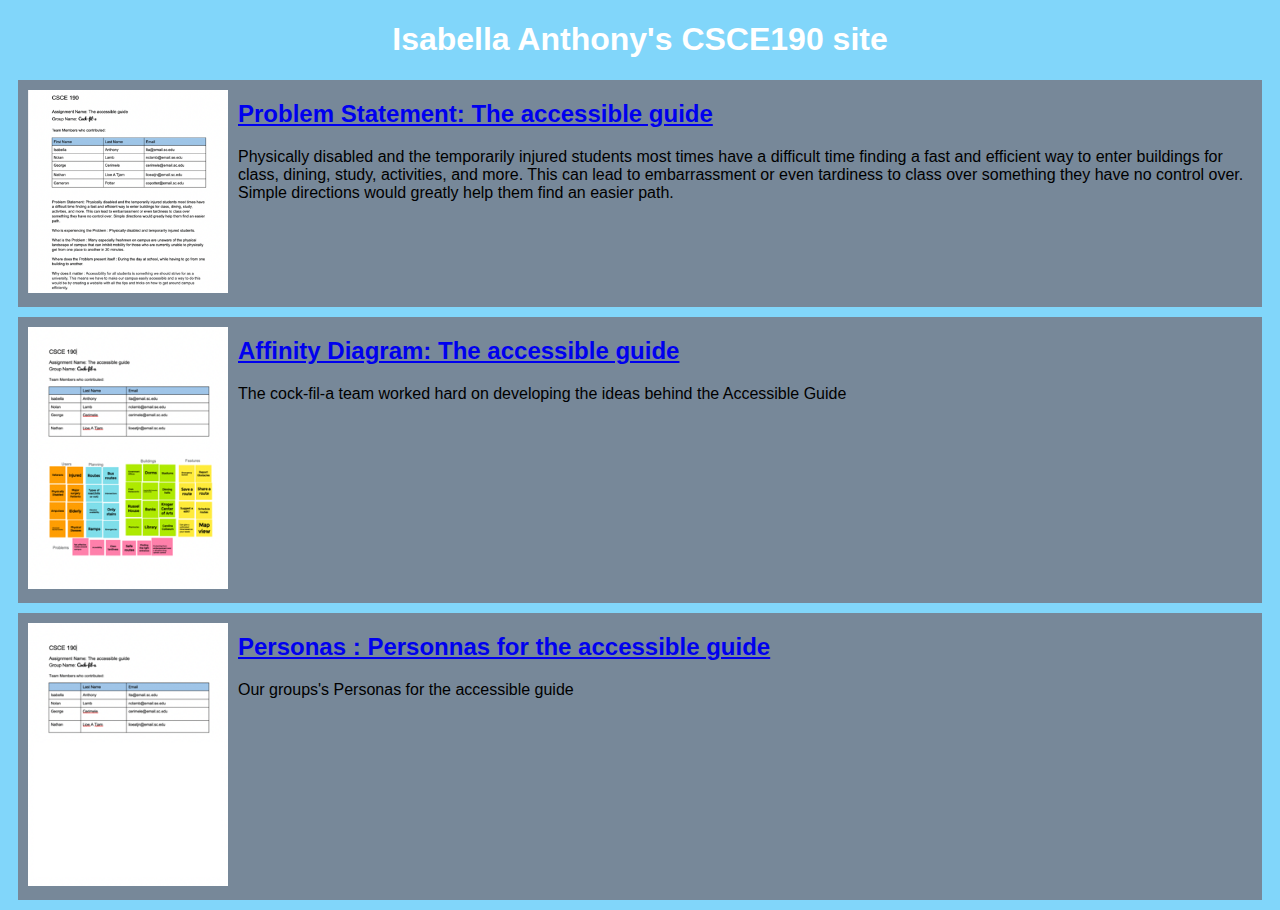
==== index.html @ a818265b "Add files via upload" ====
<!DOCTYPE html >
<html>  
    <head>
        <title> CSCE190: Isabella Anthony</title>  
        <link rel="stylesheet" href="styles.css">
    </head>
    <body>
        <h1> Isabella Anthony's CSCE190 site</h1> 
        
        <!--Problem Statement Assignment-->
        <section class="assignment">
            <a href="files/problem-statement.pdf"> <img src="images/problem-statement.png"></a>
            <section class="ass-details"> 
                <a href="files/problem-statement.pdf"> <h2> Problem Statement: The accessible guide</h2></a>
                <p>
                    Physically disabled and the temporarily injured students most times have a difficult time finding a fast and efficient way to enter buildings for class, dining, study, activities, and more. This can lead to embarrassment or even tardiness to class over something they have no control over. Simple directions would greatly help them find an easier path.
                </p>
            </section>
        </section>

        <!--Affinty Diagram Assignment-->
        <section class="assignment">
            <a href="files/affinty-diagram.pdf"> <img src="images/affinity-diagram.png"></a>
            <section class="ass-details"> 
                <a href="files/affinty-diagram.pdf"> <h2> Affinity Diagram: The accessible guide</h2></a>
                <p>
                    The cock-fil-a team worked hard on developing the ideas behind the Accessible Guide
                </p>
            </section>

        </section>
         <!--Personna Assignment-->
         <section class="assignment">
            <a href="files/Personas.pdf"> <img src="images/persona.png"></a>
            <section class="ass-details"> 
                <a href="files/Personas.pdf"> <h2> Personas : Personnas for the accessible guide</h2></a>
                <p>
                   Our groups's Personas for the accessible guide
                </p>
            </section>
                </section>

    </body>
</html>
---- styles.css ----
body {
     background: #81d6fa;
     font-family:Arial, Helvetica, sans-serif;
}

     .assignment{
          display: flex;
          padding: 10 px;
          margin: 10px;
          background: lightslategray
     }

     .assignment img{
          width: 200px;
          padding: 10px;
     }


     h1{
        color:#FFFFFF;
        text-align:center;
      }
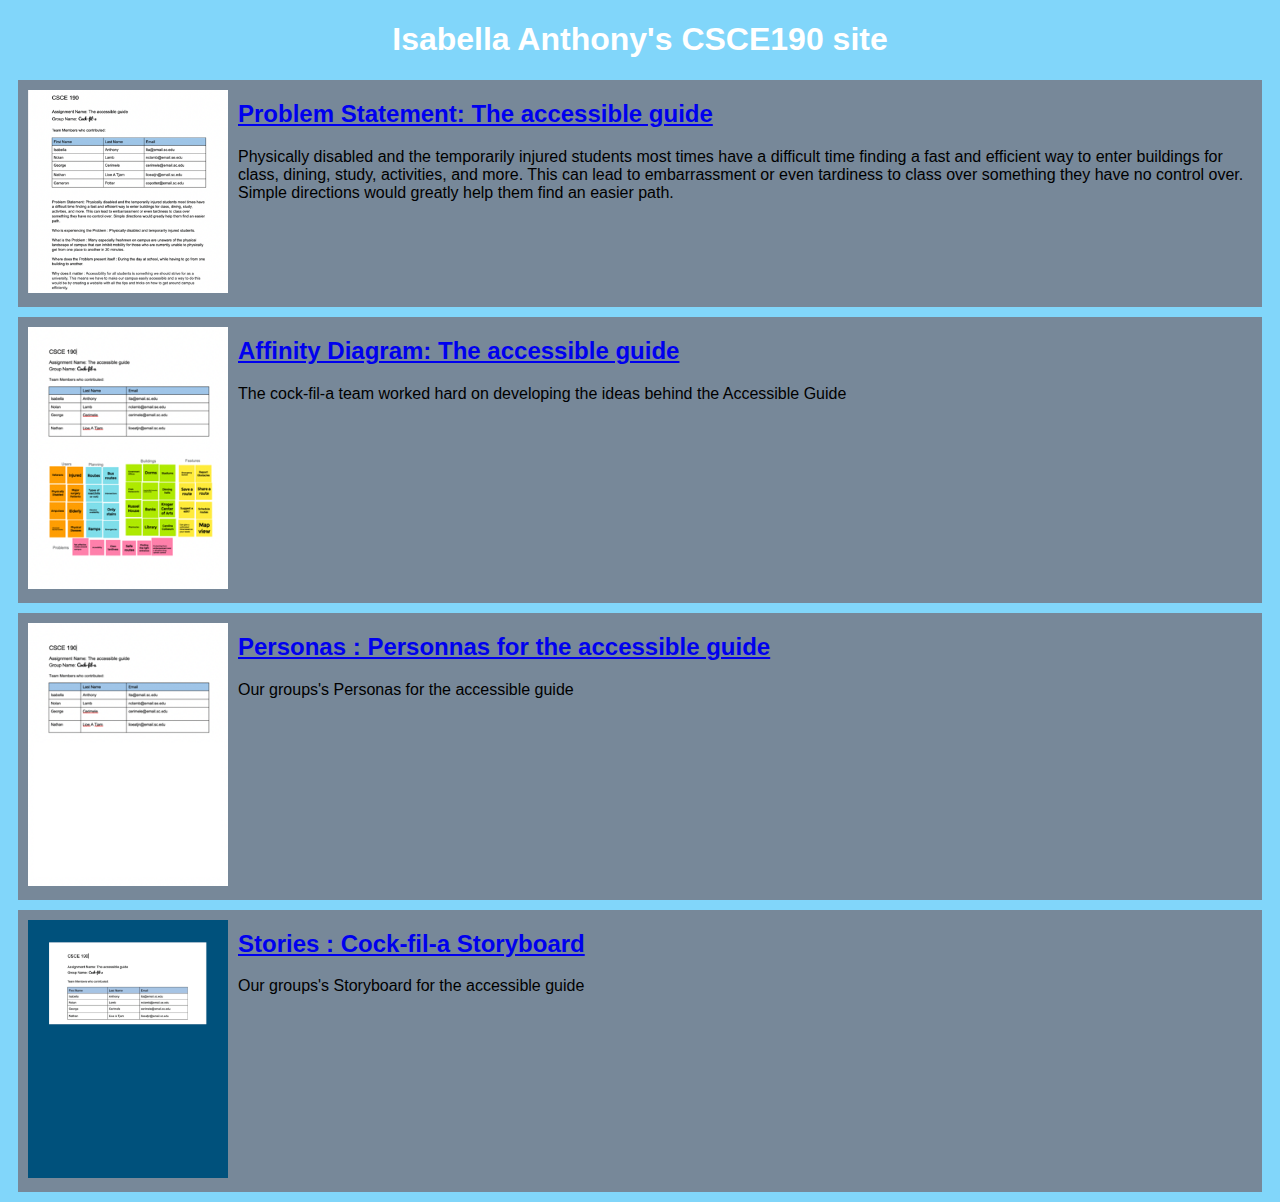
==== commit 14ead768: "Add files via upload" ====
--- a/index.html
+++ b/index.html
@@ -38,6 +38,17 @@
                    Our groups's Personas for the accessible guide
                 </p>
             </section>
+
+        </section>
+        <!--Stories Assignment-->
+        <section class="assignment">
+           <a href="files/Stories.pdf"> <img src="images/story.png"></a>
+           <section class="ass-details"> 
+               <a href="files/Stories.pdf"> <h2> Stories : Cock-fil-a Storyboard </h2></a>
+               <p>
+                  Our groups's Storyboard for the accessible guide
+               </p>
+           </section>
                 </section>
 
     </body>
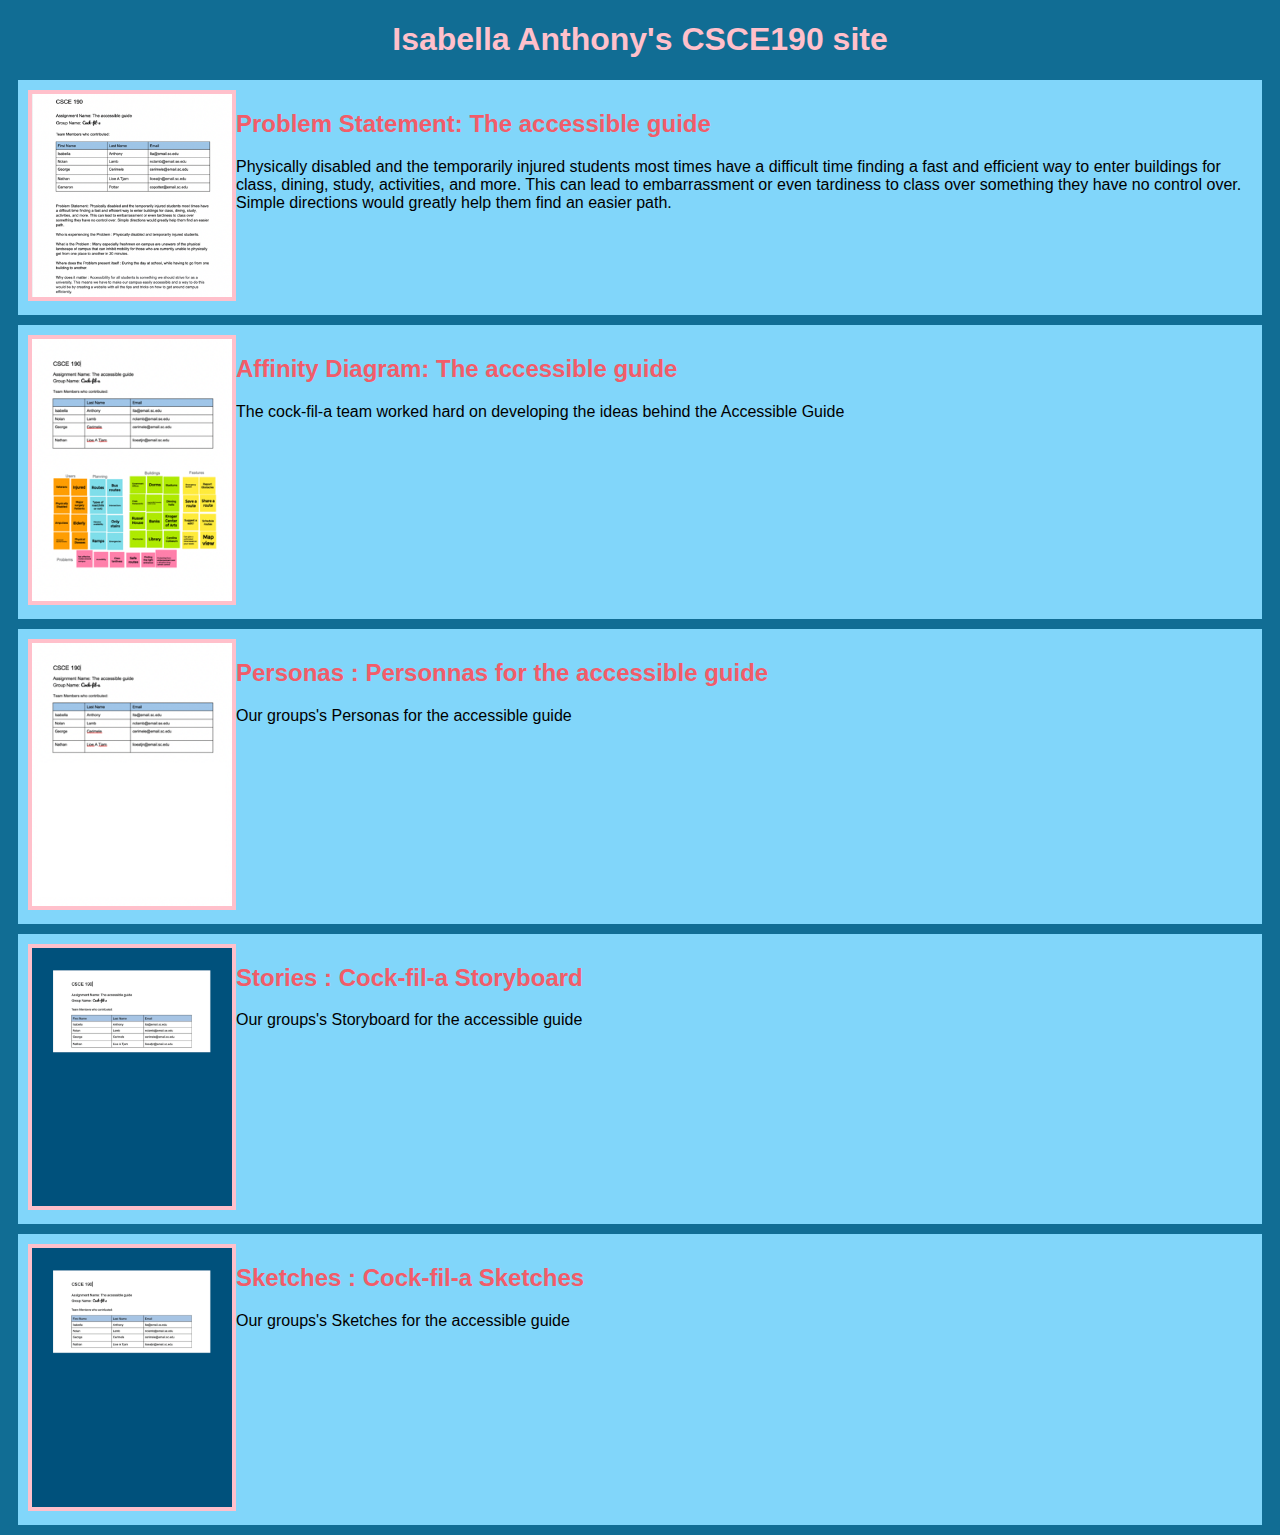
==== commit 99f7bbeb: "Add files via upload" ====
--- a/index.html
+++ b/index.html
@@ -49,7 +49,19 @@
                   Our groups's Storyboard for the accessible guide
                </p>
            </section>
-                </section>
+                </section>  
+        
+            </section>
+            <!--Skethches Assignment-->
+            <section class="assignment">
+               <a href="files/Sketches.pdf"> <img src="images/story.png"></a>
+               <section class="ass-details"> 
+                   <a href="files/Sketches.pdf"> <h2> Sketches : Cock-fil-a Sketches </h2></a>
+                   <p>
+                      Our groups's Sketches for the accessible guide
+                   </p>
+               </section>
+                    </section>
 
     </body>
 </html>
--- a/styles.css
+++ b/styles.css
@@ -1,23 +1,36 @@
 body {
-     background: #81d6fa;
+     background: #116d94;
      font-family:Arial, Helvetica, sans-serif;
 }
 
      .assignment{
           display: flex;
-          padding: 10 px;
+          padding: 10px;
           margin: 10px;
-          background: lightslategray
+          background-color: #81d6fa
+          
      }
 
      .assignment img{
           width: 200px;
-          padding: 10px;
+          margin:10 px;
+          border: 4px solid pink;
      }
 
-
+     .assignment img:hover{
+          border: 4px solid #f25c69;
+     }
      h1{
-        color:#FFFFFF;
+        color:pink;
         text-align:center;
       }
-      +
+     a{
+     text-decoration: none;
+     color:#f25c69;
+
+     }
+     a:hover {
+          color:#f25c69
+     }
+
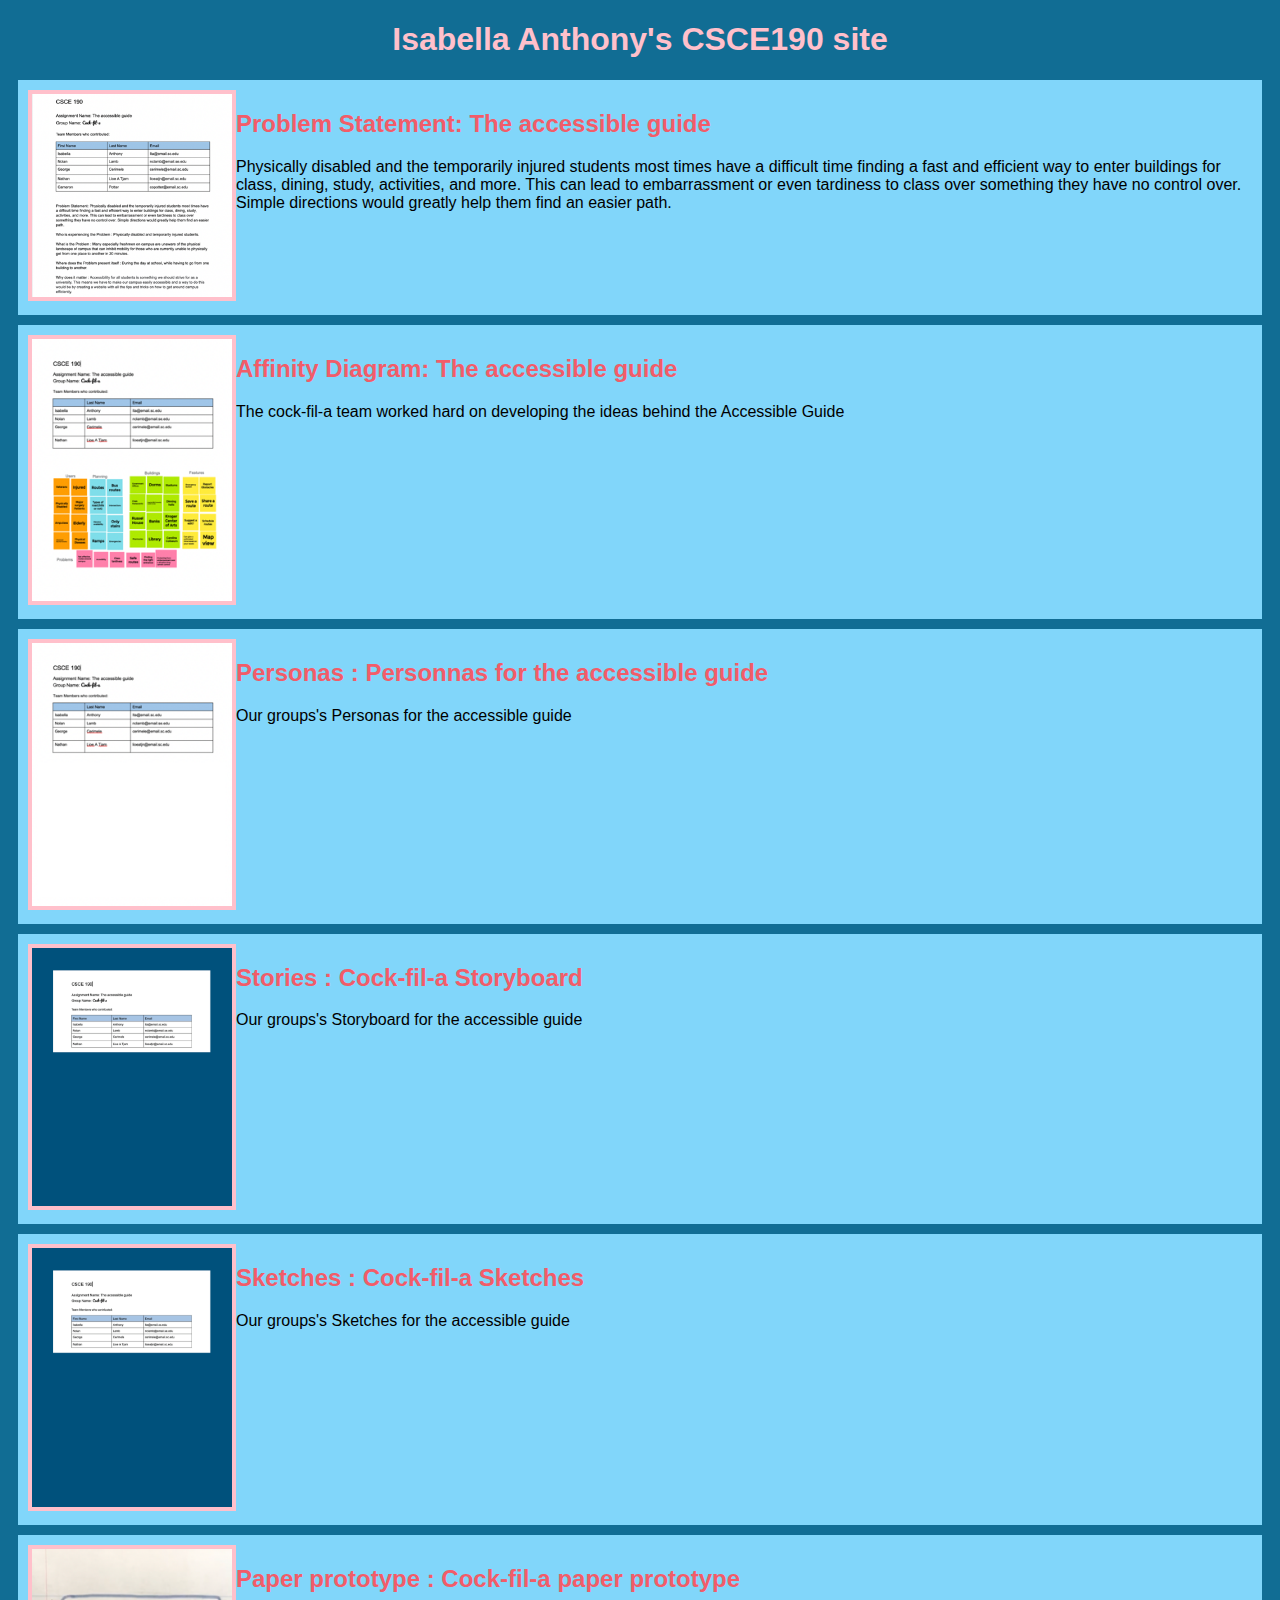
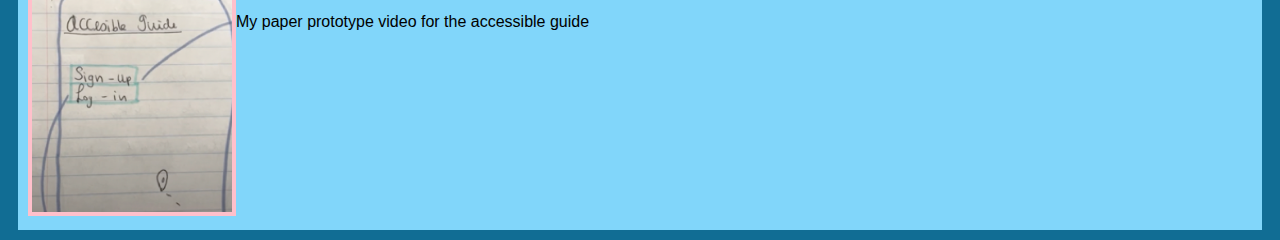
==== commit 9b6de604: "Add files via upload" ====
--- a/index.html
+++ b/index.html
@@ -62,6 +62,16 @@
                    </p>
                </section>
                     </section>
+            <!--Paper prototype Assignment-->
+            <section class="assignment">
+                <a href="https://youtu.be/-Rx2u2Z_blI"> <img src="images/paper prototype.png"></a>
+                <section class="ass-details"> 
+                    <a href="https://youtu.be/-Rx2u2Z_blI"> <h2> Paper prototype : Cock-fil-a paper prototype </h2></a>
+                    <p>
+                       My paper prototype video for the accessible guide
+                    </p>
+                </section>
+                     </section>
 
     </body>
 </html>
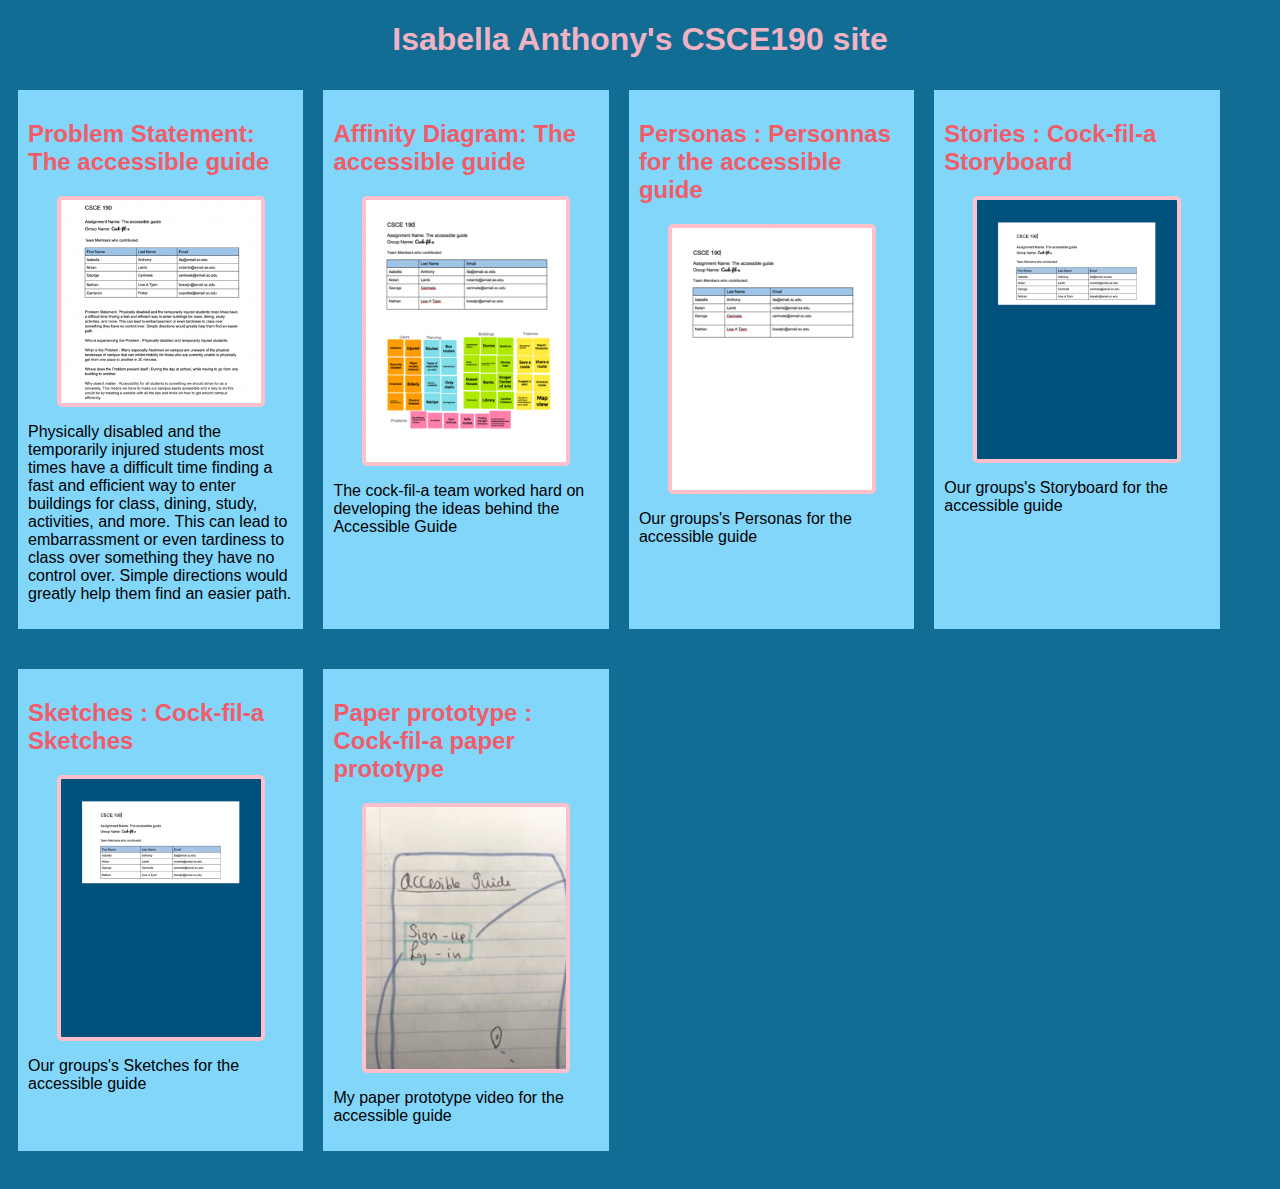
==== commit f1c1e6b2: "Add files via upload" ====
--- a/index.html
+++ b/index.html
@@ -7,71 +7,75 @@
     <body>
         <h1> Isabella Anthony's CSCE190 site</h1> 
         
+    <div class="assignments">
+
         <!--Problem Statement Assignment-->
-        <section class="assignment">
+         <section class="assignment">
+            <a href="files/problem-statement.pdf"> <h2> Problem Statement: The accessible guide</h2></a>
             <a href="files/problem-statement.pdf"> <img src="images/problem-statement.png"></a>
-            <section class="ass-details"> 
-                <a href="files/problem-statement.pdf"> <h2> Problem Statement: The accessible guide</h2></a>
+            
+
                 <p>
                     Physically disabled and the temporarily injured students most times have a difficult time finding a fast and efficient way to enter buildings for class, dining, study, activities, and more. This can lead to embarrassment or even tardiness to class over something they have no control over. Simple directions would greatly help them find an easier path.
                 </p>
-            </section>
+           
         </section>
 
         <!--Affinty Diagram Assignment-->
         <section class="assignment">
+            <a href="files/affinty-diagram.pdf"> <h2> Affinity Diagram: The accessible guide</h2></a>
             <a href="files/affinty-diagram.pdf"> <img src="images/affinity-diagram.png"></a>
-            <section class="ass-details"> 
-                <a href="files/affinty-diagram.pdf"> <h2> Affinity Diagram: The accessible guide</h2></a>
+            
+               
                 <p>
                     The cock-fil-a team worked hard on developing the ideas behind the Accessible Guide
                 </p>
-            </section>
+            
 
         </section>
          <!--Personna Assignment-->
          <section class="assignment">
+            <a href="files/Personas.pdf"> <h2> Personas : Personnas for the accessible guide</h2></a>
             <a href="files/Personas.pdf"> <img src="images/persona.png"></a>
-            <section class="ass-details"> 
-                <a href="files/Personas.pdf"> <h2> Personas : Personnas for the accessible guide</h2></a>
+
                 <p>
                    Our groups's Personas for the accessible guide
                 </p>
-            </section>
 
         </section>
         <!--Stories Assignment-->
         <section class="assignment">
+            <a href="files/Stories.pdf"> <h2> Stories : Cock-fil-a Storyboard </h2></a>
            <a href="files/Stories.pdf"> <img src="images/story.png"></a>
-           <section class="ass-details"> 
-               <a href="files/Stories.pdf"> <h2> Stories : Cock-fil-a Storyboard </h2></a>
+           
                <p>
                   Our groups's Storyboard for the accessible guide
                </p>
-           </section>
+           
                 </section>  
         
             </section>
             <!--Skethches Assignment-->
+
+    
             <section class="assignment">
+                <a href="files/Sketches.pdf"> <h2> Sketches : Cock-fil-a Sketches </h2></a>
                <a href="files/Sketches.pdf"> <img src="images/story.png"></a>
-               <section class="ass-details"> 
-                   <a href="files/Sketches.pdf"> <h2> Sketches : Cock-fil-a Sketches </h2></a>
+               
                    <p>
                       Our groups's Sketches for the accessible guide
                    </p>
-               </section>
+
                     </section>
             <!--Paper prototype Assignment-->
             <section class="assignment">
+                <a href="https://youtu.be/-Rx2u2Z_blI"> <h2> Paper prototype : Cock-fil-a paper prototype </h2></a>
                 <a href="https://youtu.be/-Rx2u2Z_blI"> <img src="images/paper prototype.png"></a>
-                <section class="ass-details"> 
-                    <a href="https://youtu.be/-Rx2u2Z_blI"> <h2> Paper prototype : Cock-fil-a paper prototype </h2></a>
                     <p>
                        My paper prototype video for the accessible guide
                     </p>
                 </section>
-                     </section>
+         </div>      
 
     </body>
 </html>
--- a/styles.css
+++ b/styles.css
@@ -1,36 +1,42 @@
 body {
-     background: #116d94;
+     background:#116d94;;
      font-family:Arial, Helvetica, sans-serif;
-}
-
-     .assignment{
-          display: flex;
-          padding: 10px;
-          margin: 10px;
-          background-color: #81d6fa
-          
-     }
-
-     .assignment img{
-          width: 200px;
-          margin:10 px;
-          border: 4px solid pink;
-     }
-
-     .assignment img:hover{
-          border: 4px solid #f25c69;
-     }
-     h1{
-        color:pink;
-        text-align:center;
-      }
-
-     a{
-     text-decoration: none;
+ }
+ 
+ .assignments {
+     display:flex;
+     flex-wrap:wrap;
+ }
+ 
+ .assignment {
+     width:21%;
+     padding:10px;
+     margin:10px;
+     margin-bottom: 30px;
+     background-color: #81d6fa
+     
+     
+ }
+ 
+ .assignment img {
+     width:200px;
+     border: 4px solid pink;
+     margin-right:20px;
+     border-radius:5px;
+     display:block;
+     margin:auto;
+ }
+ 
+ h1 {
+     color: #f1b3c4;
+     text-align:center;
+ }
+ 
+ a {
+     text-decoration:none;
      color:#f25c69;
-
-     }
-     a:hover {
-          color:#f25c69
-     }
-
+ }
+ 
+ .assignment a:hover {
+     color:#f25c69;
+ }
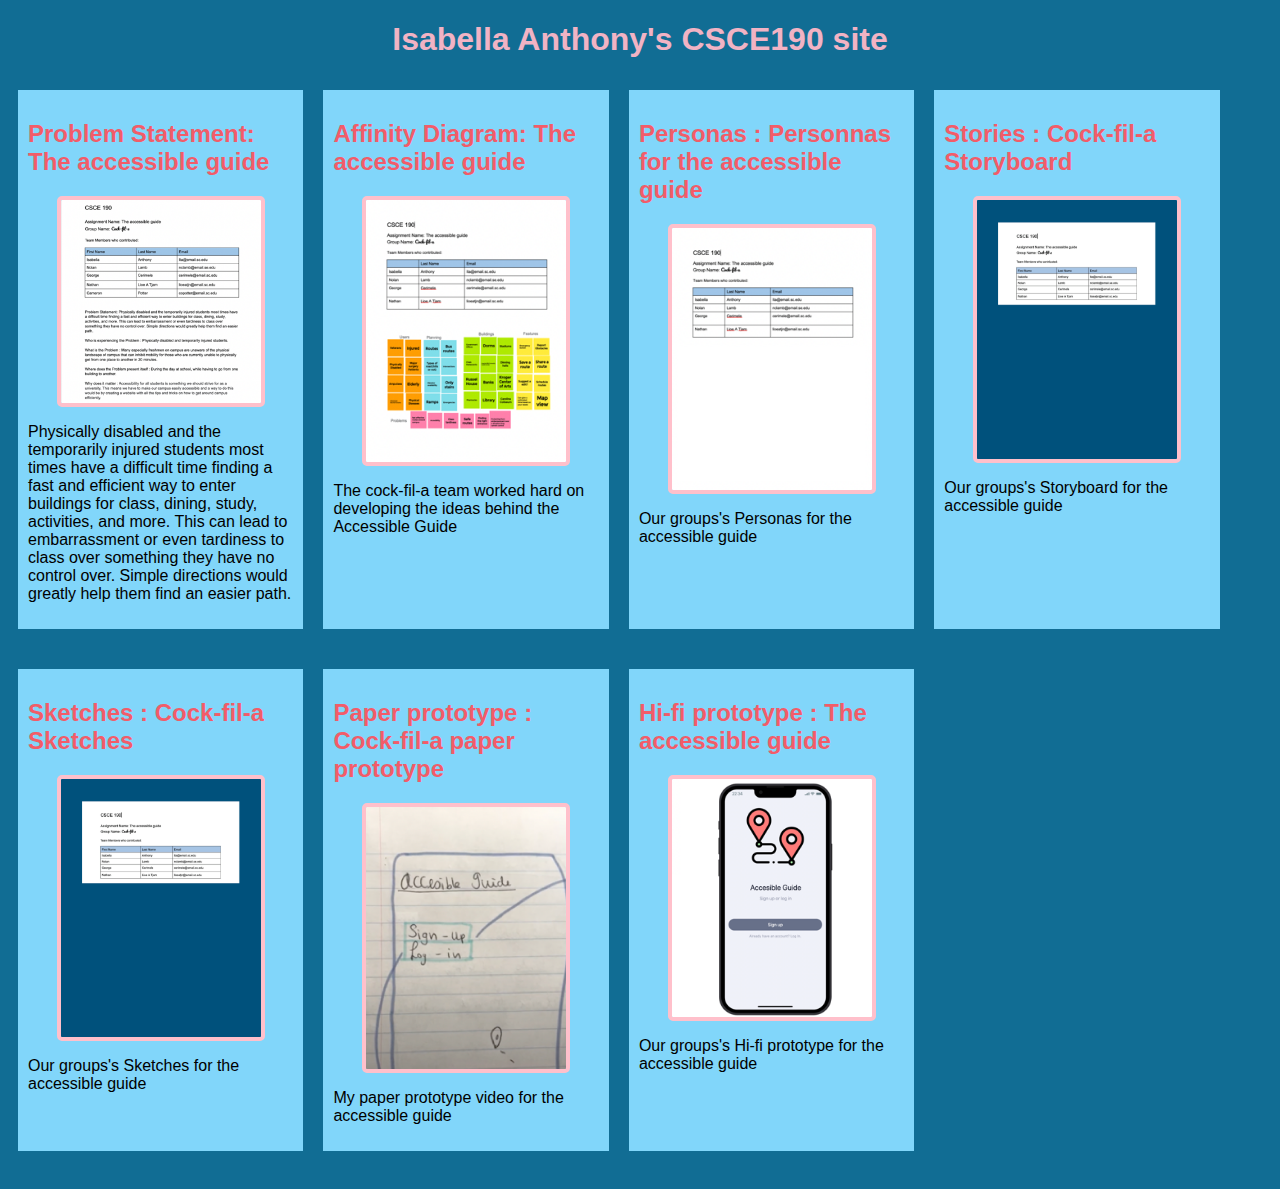
==== commit 025a3a29: "Add files via upload" ====
--- a/index.html
+++ b/index.html
@@ -55,9 +55,8 @@
                 </section>  
         
             </section>
+
             <!--Skethches Assignment-->
-
-    
             <section class="assignment">
                 <a href="files/Sketches.pdf"> <h2> Sketches : Cock-fil-a Sketches </h2></a>
                <a href="files/Sketches.pdf"> <img src="images/story.png"></a>
@@ -75,6 +74,17 @@
                        My paper prototype video for the accessible guide
                     </p>
                 </section>
+
+            <!--Hi-fi prototype Assignment-->
+            <section class="assignment">
+                <a href="files/preview.html"> <h2> Hi-fi prototype : The accessible guide </h2></a>
+               <a href="files/preview.html"> <img src="images/App.png"></a>
+               
+                   <p>
+                      Our groups's Hi-fi prototype for the accessible guide
+                   </p>
+
+                    </section>    
          </div>      
 
     </body>
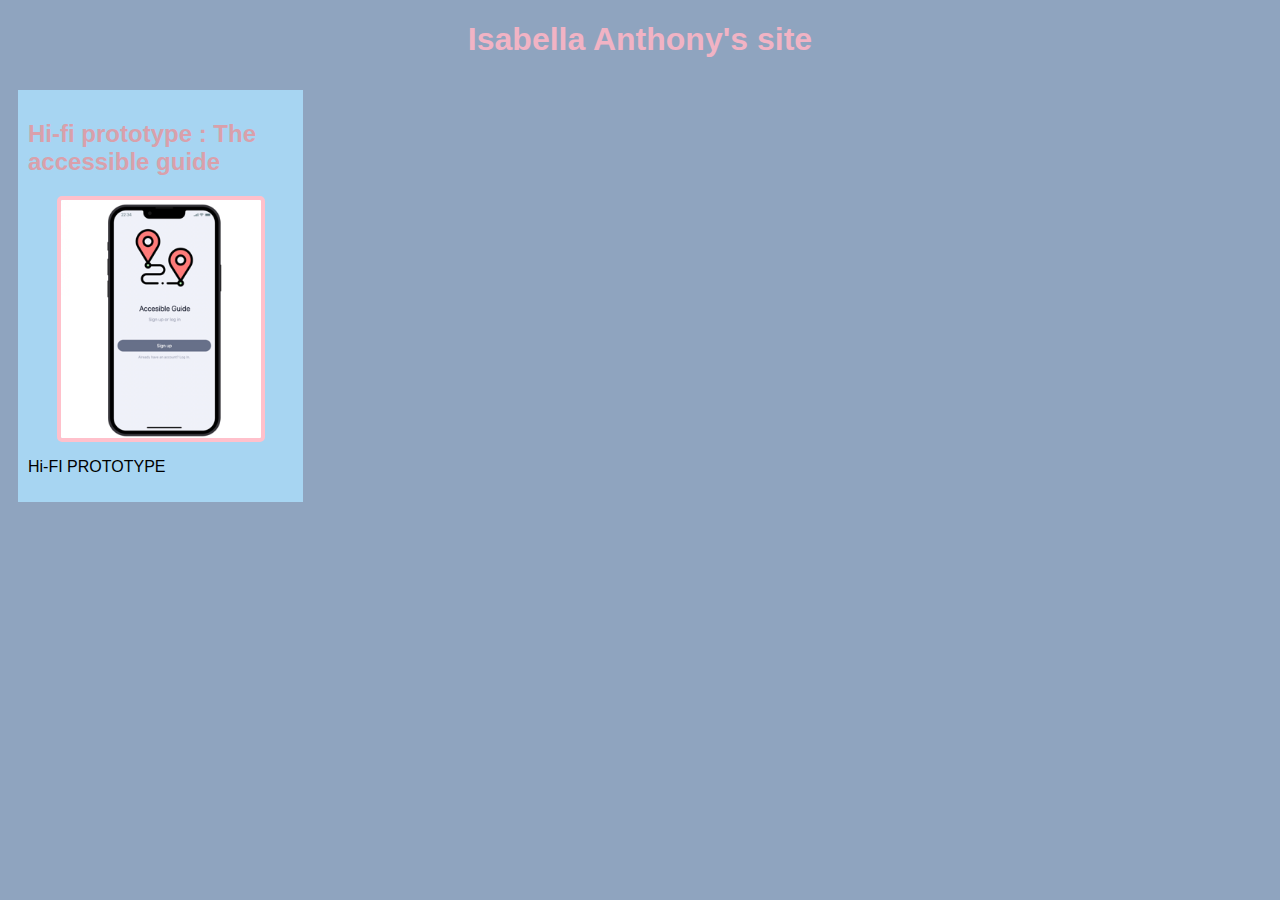
==== commit 42d322eb: "Add files via upload" ====
--- a/index.html
+++ b/index.html
@@ -5,75 +5,9 @@
         <link rel="stylesheet" href="styles.css">
     </head>
     <body>
-        <h1> Isabella Anthony's CSCE190 site</h1> 
+        <h1> Isabella Anthony's site</h1> 
         
     <div class="assignments">
-
-        <!--Problem Statement Assignment-->
-         <section class="assignment">
-            <a href="files/problem-statement.pdf"> <h2> Problem Statement: The accessible guide</h2></a>
-            <a href="files/problem-statement.pdf"> <img src="images/problem-statement.png"></a>
-            
-
-                <p>
-                    Physically disabled and the temporarily injured students most times have a difficult time finding a fast and efficient way to enter buildings for class, dining, study, activities, and more. This can lead to embarrassment or even tardiness to class over something they have no control over. Simple directions would greatly help them find an easier path.
-                </p>
-           
-        </section>
-
-        <!--Affinty Diagram Assignment-->
-        <section class="assignment">
-            <a href="files/affinty-diagram.pdf"> <h2> Affinity Diagram: The accessible guide</h2></a>
-            <a href="files/affinty-diagram.pdf"> <img src="images/affinity-diagram.png"></a>
-            
-               
-                <p>
-                    The cock-fil-a team worked hard on developing the ideas behind the Accessible Guide
-                </p>
-            
-
-        </section>
-         <!--Personna Assignment-->
-         <section class="assignment">
-            <a href="files/Personas.pdf"> <h2> Personas : Personnas for the accessible guide</h2></a>
-            <a href="files/Personas.pdf"> <img src="images/persona.png"></a>
-
-                <p>
-                   Our groups's Personas for the accessible guide
-                </p>
-
-        </section>
-        <!--Stories Assignment-->
-        <section class="assignment">
-            <a href="files/Stories.pdf"> <h2> Stories : Cock-fil-a Storyboard </h2></a>
-           <a href="files/Stories.pdf"> <img src="images/story.png"></a>
-           
-               <p>
-                  Our groups's Storyboard for the accessible guide
-               </p>
-           
-                </section>  
-        
-            </section>
-
-            <!--Skethches Assignment-->
-            <section class="assignment">
-                <a href="files/Sketches.pdf"> <h2> Sketches : Cock-fil-a Sketches </h2></a>
-               <a href="files/Sketches.pdf"> <img src="images/story.png"></a>
-               
-                   <p>
-                      Our groups's Sketches for the accessible guide
-                   </p>
-
-                    </section>
-            <!--Paper prototype Assignment-->
-            <section class="assignment">
-                <a href="https://youtu.be/-Rx2u2Z_blI"> <h2> Paper prototype : Cock-fil-a paper prototype </h2></a>
-                <a href="https://youtu.be/-Rx2u2Z_blI"> <img src="images/paper prototype.png"></a>
-                    <p>
-                       My paper prototype video for the accessible guide
-                    </p>
-                </section>
 
             <!--Hi-fi prototype Assignment-->
             <section class="assignment">
@@ -81,7 +15,7 @@
                <a href="files/preview.html"> <img src="images/App.png"></a>
                
                    <p>
-                      Our groups's Hi-fi prototype for the accessible guide
+                       Hi-FI PROTOTYPE
                    </p>
 
                     </section>    
--- a/styles.css
+++ b/styles.css
@@ -1,5 +1,5 @@
 body {
-     background:#116d94;;
+     background:#8FA4BF;;
      font-family:Arial, Helvetica, sans-serif;
  }
  
@@ -13,7 +13,7 @@
      padding:10px;
      margin:10px;
      margin-bottom: 30px;
-     background-color: #81d6fa
+     background-color: #A7D5F2
      
      
  }
@@ -34,9 +34,9 @@
  
  a {
      text-decoration:none;
-     color:#f25c69;
+     color:#D9A0AB;
  }
  
  .assignment a:hover {
-     color:#f25c69;
+     color:#D9A0AB;
  }
